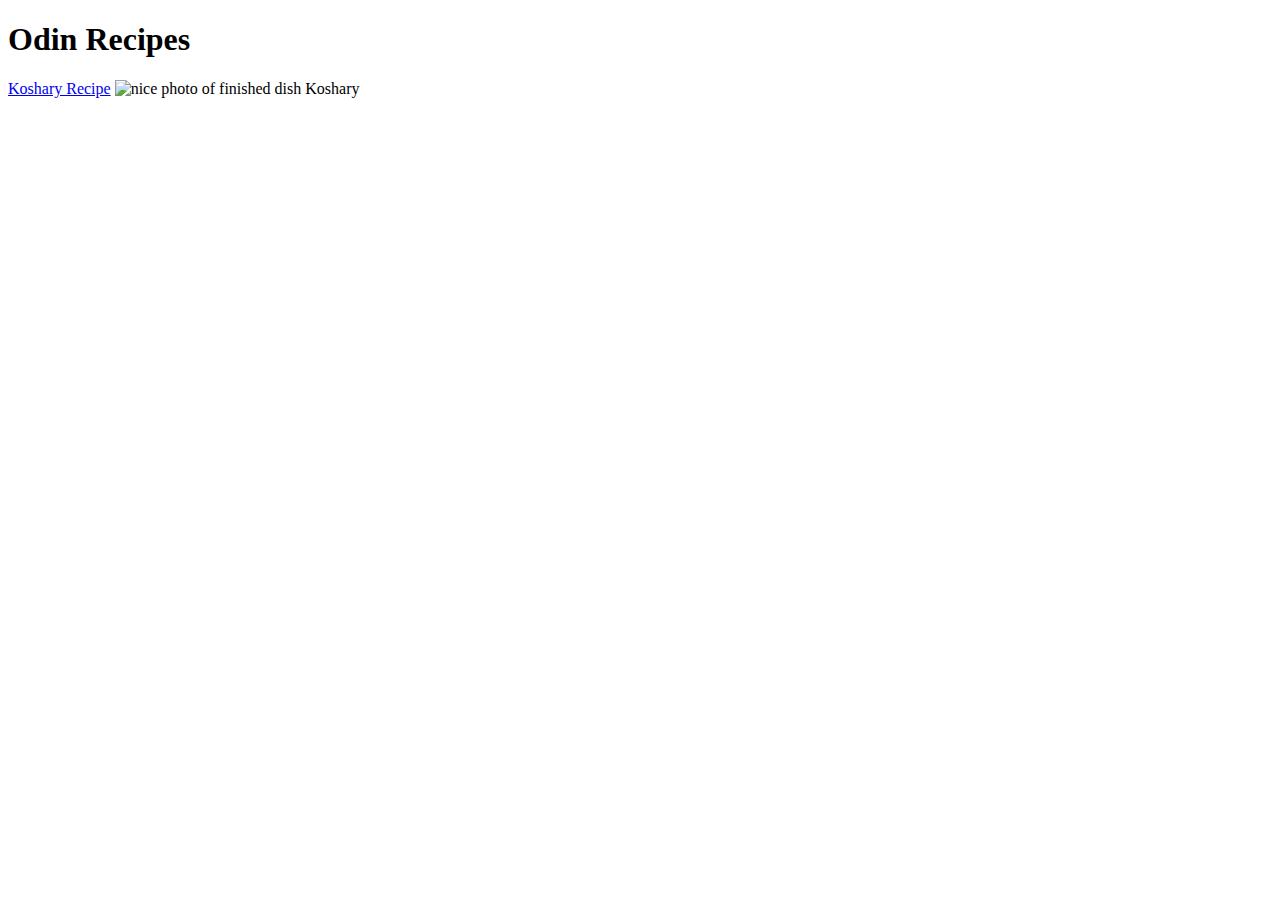
==== index.html @ 4480aaca "Add index.html , link for Koshary.html and photo of the dish" ====
<!DOCTYPE html>
<html lang="en">
<head>
    <meta charset="UTF-8">
    <meta name="viewport" content="width=device-width, initial-scale=1.0">
    <title>Document</title>
</head>
<body>
    <h1>Odin Recipes</h1>
    <a href="./recipes/Koshary.html">Koshary Recipe</a>
    <img src="https://www.google.com/url?sa=i&url=https%3A%2F%2Fwww.chocolatesandchai.com%2Fegyptian-koshari-koshary-recipe%2F&psig=AOvVaw0DGTBD5rrTXZ_HfDbG6uDE&ust=1701755454372000&source=images&cd=vfe&opi=89978449&ved=0CBIQjRxqFwoTCJDk3ZyL9YIDFQAAAAAdAAAAABA4"
     alt="nice photo of finished dish Koshary">
</body>
</html>
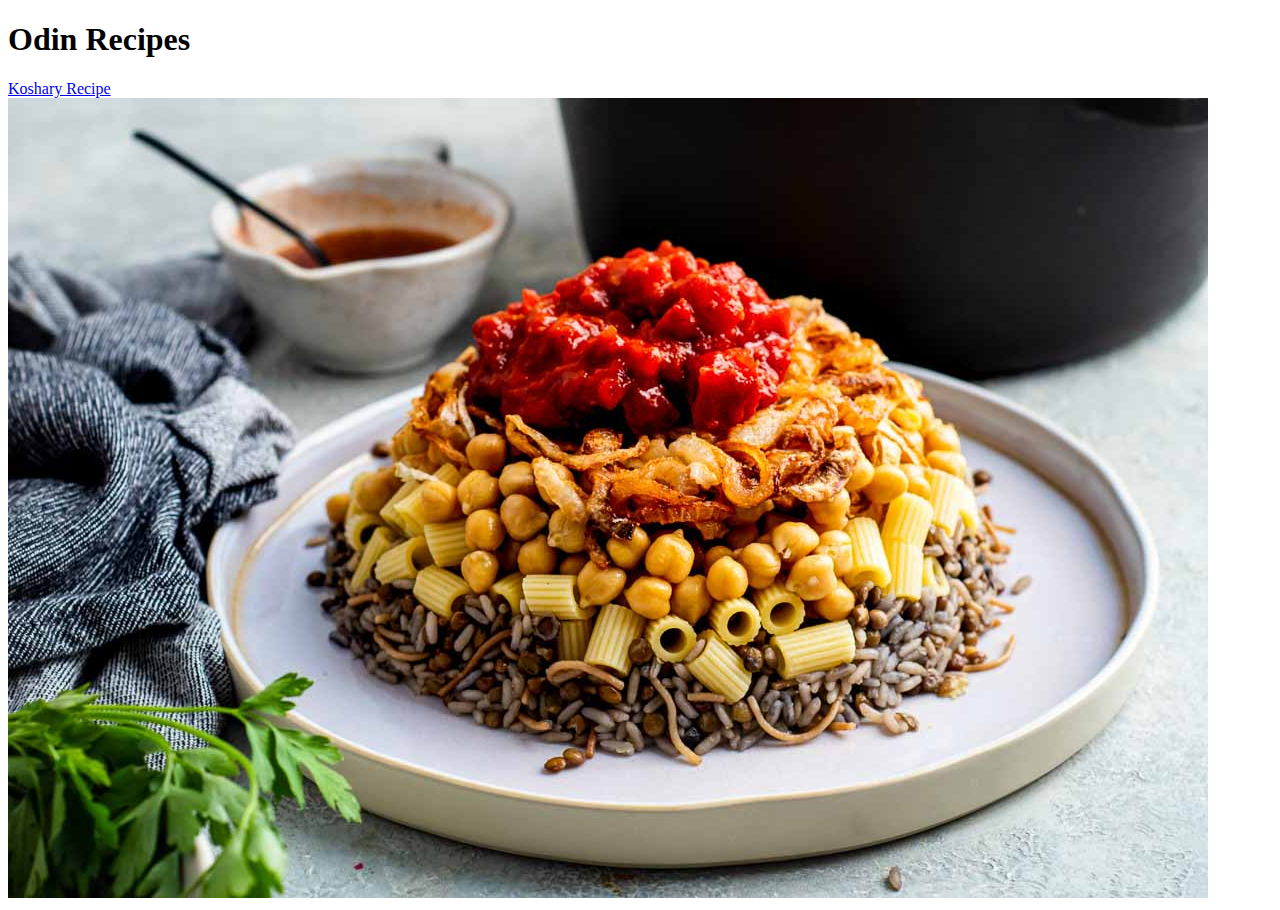
==== commit d7686a37: "add new directory fro downloaded photos called images" ====
--- a/index.html
+++ b/index.html
@@ -8,7 +8,7 @@
 <body>
     <h1>Odin Recipes</h1>
     <a href="./recipes/Koshary.html">Koshary Recipe</a>
-    <img src="https://www.google.com/url?sa=i&url=https%3A%2F%2Fwww.chocolatesandchai.com%2Fegyptian-koshari-koshary-recipe%2F&psig=AOvVaw0DGTBD5rrTXZ_HfDbG6uDE&ust=1701755454372000&source=images&cd=vfe&opi=89978449&ved=0CBIQjRxqFwoTCJDk3ZyL9YIDFQAAAAAdAAAAABA4"
+    <img src="./images/Egyptain-Koshary.png"
      alt="nice photo of finished dish Koshary">
 </body>
 </html>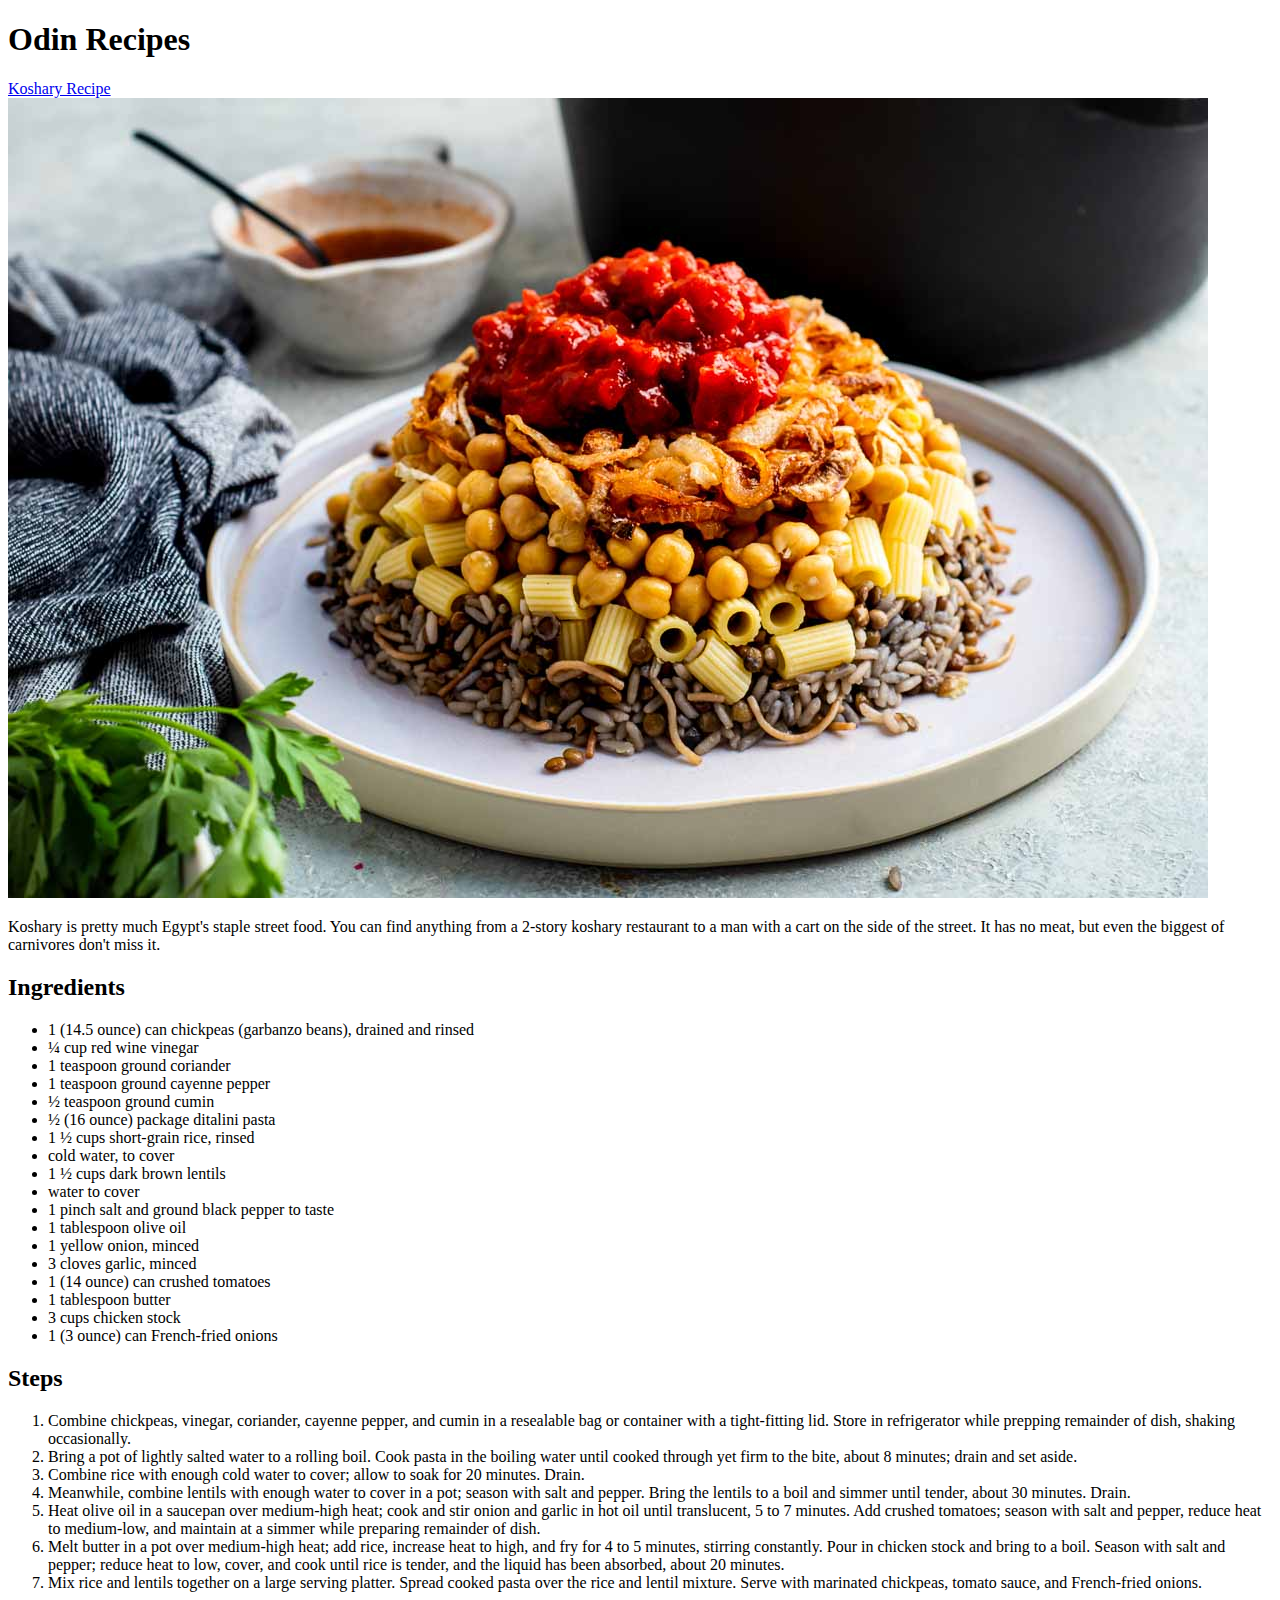
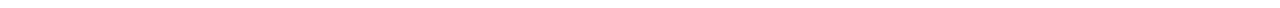
==== commit 4b046e4b: "Add description of recipe , ingredients, steps sections" ====
--- a/index.html
+++ b/index.html
@@ -1,14 +1,62 @@
 <!DOCTYPE html>
 <html lang="en">
-<head>
-    <meta charset="UTF-8">
-    <meta name="viewport" content="width=device-width, initial-scale=1.0">
+  <head>
+    <meta charset="UTF-8" />
+    <meta name="viewport" content="width=device-width, initial-scale=1.0" />
     <title>Document</title>
-</head>
-<body>
+  </head>
+  <body>
     <h1>Odin Recipes</h1>
     <a href="./recipes/Koshary.html">Koshary Recipe</a>
-    <img src="./images/Egyptain-Koshary.png"
-     alt="nice photo of finished dish Koshary">
-</body>
-</html>+    <img
+      src="./images/Egyptain-Koshary.png"
+      alt="nice photo of finished dish Koshary"
+    />
+    <p>
+      Koshary is pretty much Egypt's staple street food. You can find anything
+      from a 2-story koshary restaurant to a man with a cart on the side of the
+      street. It has no meat, but even the biggest of carnivores don't miss it.
+    </p>
+    <h2>Ingredients</h2>
+    <ul>
+      <li>1 (14.5 ounce) can chickpeas (garbanzo beans), drained and rinsed</li>
+      <li>¼ cup red wine vinegar</li>
+      <li>1 teaspoon ground coriander</li>
+      <li>1 teaspoon ground cayenne pepper</li>
+      <li>½ teaspoon ground cumin</li>
+      <li>½ (16 ounce) package ditalini pasta</li>
+      <li>1 ½ cups short-grain rice, rinsed</li>
+      <li>cold water, to cover</li>
+      <li>1 ½ cups dark brown lentils</li>
+      <li>water to cover</li>
+      <li>1 pinch salt and ground black pepper to taste</li>
+      <li>1 tablespoon olive oil</li>
+      <li>1 yellow onion, minced</li>
+      <li>3 cloves garlic, minced</li>
+      <li>1 (14 ounce) can crushed tomatoes</li>
+      <li>1 tablespoon butter</li>
+      <li>3 cups chicken stock</li>
+      <li>1 (3 ounce) can French-fried onions</li>
+    </ul>
+    <h2>Steps</h2>
+    <ol>
+      <li>
+        Combine chickpeas, vinegar, coriander, cayenne pepper, and cumin in a
+        resealable bag or container with a tight-fitting lid. Store in
+        refrigerator while prepping remainder of dish, shaking occasionally.
+      </li>
+      <li>
+        Bring a pot of lightly salted water to a rolling boil. Cook pasta in the
+        boiling water until cooked through yet firm to the bite, about 8
+        minutes; drain and set aside.
+      </li>
+      <li>Combine rice with enough cold water to cover; allow to soak for 20 minutes. Drain.
+
+      </li>
+      <li>Meanwhile, combine lentils with enough water to cover in a pot; season with salt and pepper. Bring the lentils to a boil and simmer until tender, about 30 minutes. Drain.</li>
+      <li>Heat olive oil in a saucepan over medium-high heat; cook and stir onion and garlic in hot oil until translucent, 5 to 7 minutes. Add crushed tomatoes; season with salt and pepper, reduce heat to medium-low, and maintain at a simmer while preparing remainder of dish.</li>
+      <li>Melt butter in a pot over medium-high heat; add rice, increase heat to high, and fry for 4 to 5 minutes, stirring constantly. Pour in chicken stock and bring to a boil. Season with salt and pepper; reduce heat to low, cover, and cook until rice is tender, and the liquid has been absorbed, about 20 minutes.</li>
+      <li>Mix rice and lentils together on a large serving platter. Spread cooked pasta over the rice and lentil mixture. Serve with marinated chickpeas, tomato sauce, and French-fried onions.</li>
+    </ol>
+  </body>
+</html>
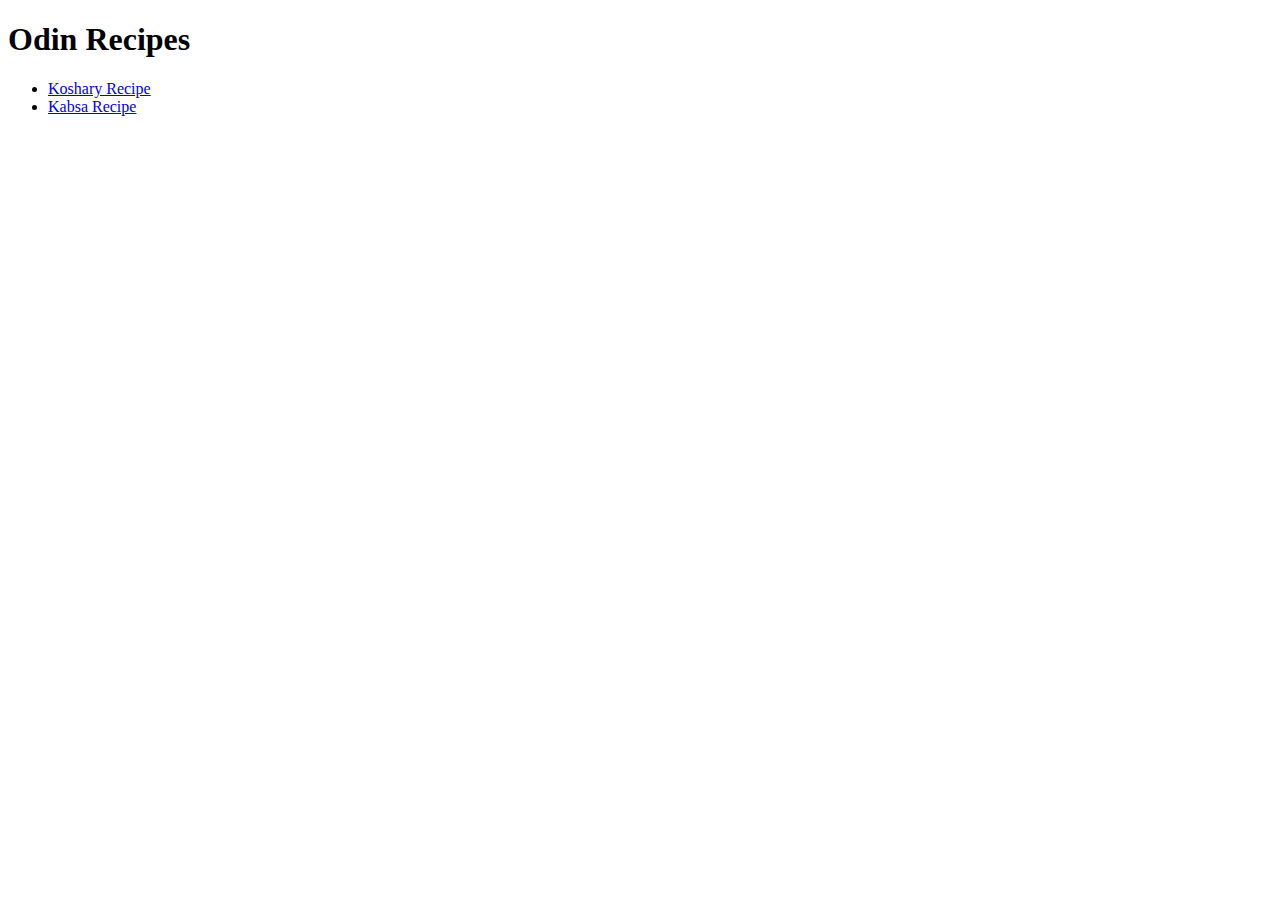
==== commit 7e493786: "Add Kabsa Recipe" ====
--- a/index.html
+++ b/index.html
@@ -3,60 +3,13 @@
   <head>
     <meta charset="UTF-8" />
     <meta name="viewport" content="width=device-width, initial-scale=1.0" />
-    <title>Document</title>
+    <title>Our Recipes</title>
   </head>
   <body>
     <h1>Odin Recipes</h1>
-    <a href="./recipes/Koshary.html">Koshary Recipe</a>
-    <img
-      src="./images/Egyptain-Koshary.png"
-      alt="nice photo of finished dish Koshary"
-    />
-    <p>
-      Koshary is pretty much Egypt's staple street food. You can find anything
-      from a 2-story koshary restaurant to a man with a cart on the side of the
-      street. It has no meat, but even the biggest of carnivores don't miss it.
-    </p>
-    <h2>Ingredients</h2>
     <ul>
-      <li>1 (14.5 ounce) can chickpeas (garbanzo beans), drained and rinsed</li>
-      <li>¼ cup red wine vinegar</li>
-      <li>1 teaspoon ground coriander</li>
-      <li>1 teaspoon ground cayenne pepper</li>
-      <li>½ teaspoon ground cumin</li>
-      <li>½ (16 ounce) package ditalini pasta</li>
-      <li>1 ½ cups short-grain rice, rinsed</li>
-      <li>cold water, to cover</li>
-      <li>1 ½ cups dark brown lentils</li>
-      <li>water to cover</li>
-      <li>1 pinch salt and ground black pepper to taste</li>
-      <li>1 tablespoon olive oil</li>
-      <li>1 yellow onion, minced</li>
-      <li>3 cloves garlic, minced</li>
-      <li>1 (14 ounce) can crushed tomatoes</li>
-      <li>1 tablespoon butter</li>
-      <li>3 cups chicken stock</li>
-      <li>1 (3 ounce) can French-fried onions</li>
+      <li><a href="./recipes/Koshary.html">Koshary Recipe</a></li>
+      <li><a href="./recipes/kabsa.html">Kabsa Recipe</a></li>
     </ul>
-    <h2>Steps</h2>
-    <ol>
-      <li>
-        Combine chickpeas, vinegar, coriander, cayenne pepper, and cumin in a
-        resealable bag or container with a tight-fitting lid. Store in
-        refrigerator while prepping remainder of dish, shaking occasionally.
-      </li>
-      <li>
-        Bring a pot of lightly salted water to a rolling boil. Cook pasta in the
-        boiling water until cooked through yet firm to the bite, about 8
-        minutes; drain and set aside.
-      </li>
-      <li>Combine rice with enough cold water to cover; allow to soak for 20 minutes. Drain.
-
-      </li>
-      <li>Meanwhile, combine lentils with enough water to cover in a pot; season with salt and pepper. Bring the lentils to a boil and simmer until tender, about 30 minutes. Drain.</li>
-      <li>Heat olive oil in a saucepan over medium-high heat; cook and stir onion and garlic in hot oil until translucent, 5 to 7 minutes. Add crushed tomatoes; season with salt and pepper, reduce heat to medium-low, and maintain at a simmer while preparing remainder of dish.</li>
-      <li>Melt butter in a pot over medium-high heat; add rice, increase heat to high, and fry for 4 to 5 minutes, stirring constantly. Pour in chicken stock and bring to a boil. Season with salt and pepper; reduce heat to low, cover, and cook until rice is tender, and the liquid has been absorbed, about 20 minutes.</li>
-      <li>Mix rice and lentils together on a large serving platter. Spread cooked pasta over the rice and lentil mixture. Serve with marinated chickpeas, tomato sauce, and French-fried onions.</li>
-    </ol>
   </body>
 </html>
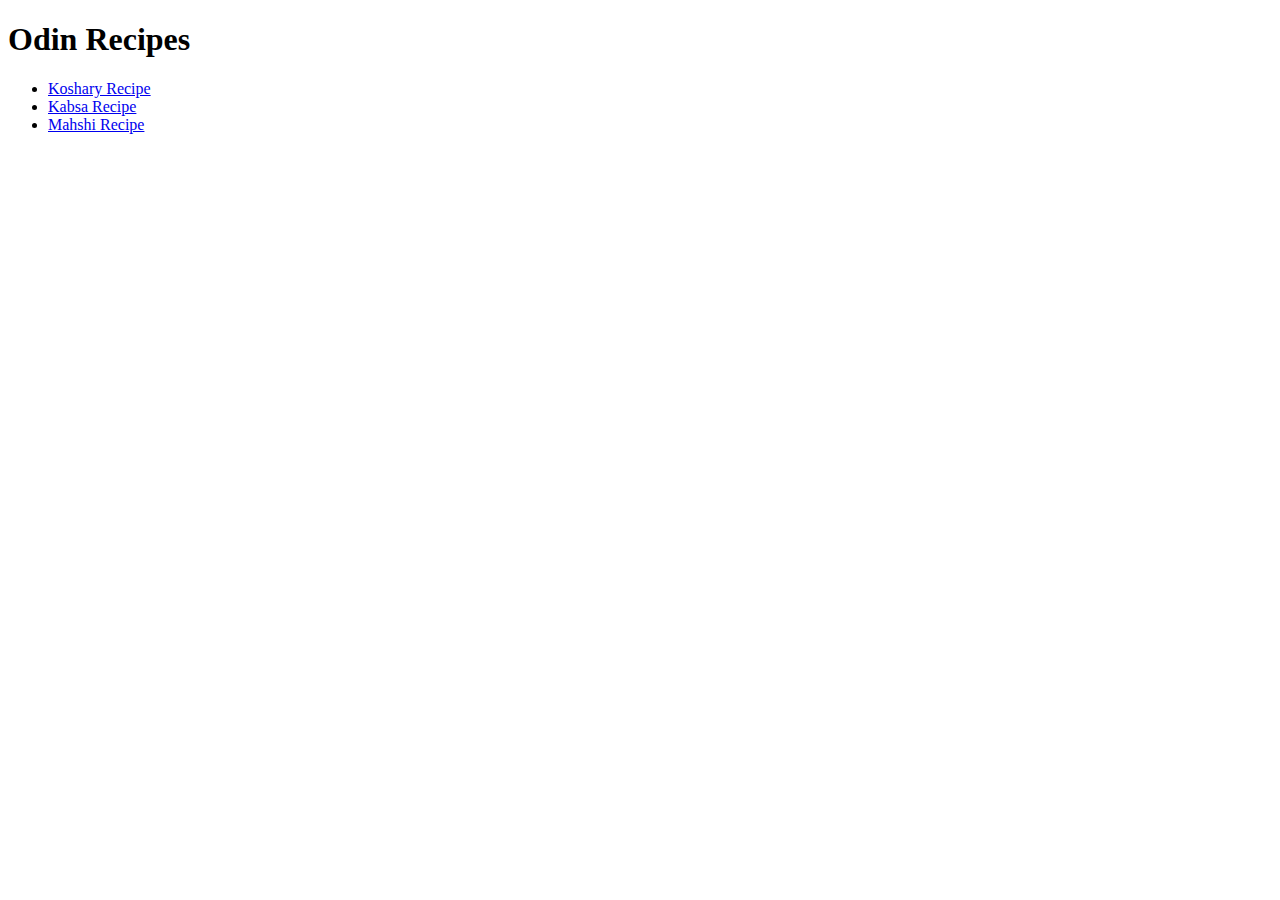
==== commit 9ba91e85: "Add mahshi Recipe" ====
--- a/index.html
+++ b/index.html
@@ -10,6 +10,7 @@
     <ul>
       <li><a href="./recipes/Koshary.html">Koshary Recipe</a></li>
       <li><a href="./recipes/kabsa.html">Kabsa Recipe</a></li>
+      <li><a href="./recipes/mahshi.html">Mahshi Recipe</a></li>
     </ul>
   </body>
 </html>
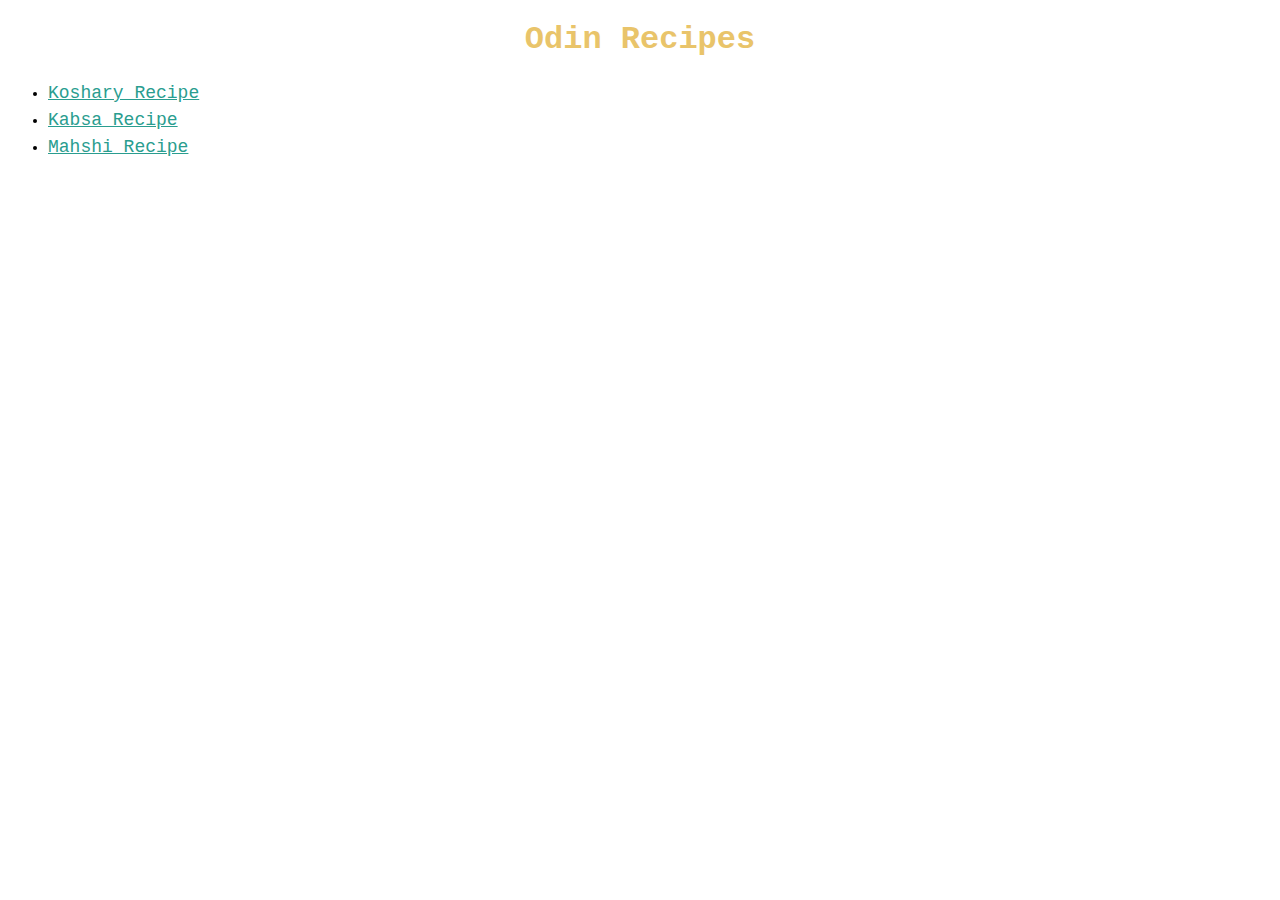
==== commit 41ffad96: "Add css styles for home page" ====
--- a/index.html
+++ b/index.html
@@ -5,6 +5,7 @@
     <meta name="viewport" content="width=device-width, initial-scale=1.0" />
     <title>Our Recipes</title>
   </head>
+  <link rel="stylesheet" href="styles.css">
   <body>
     <h1>Odin Recipes</h1>
     <ul>
--- a/styles.css
+++ b/styles.css
@@ -0,0 +1,15 @@
+*{
+    font-family: 'Courier New', Courier, monospace;
+    /* background-color: #cbb7a2; */
+}
+h1{
+    color: #e9c46a ;
+    text-align: center;
+    font-weight: bold;
+    /* background-color: #264653; */
+}
+ul li a{
+    font-size: large;
+    color: #2a9d8f;
+    line-height: 1.5;
+}